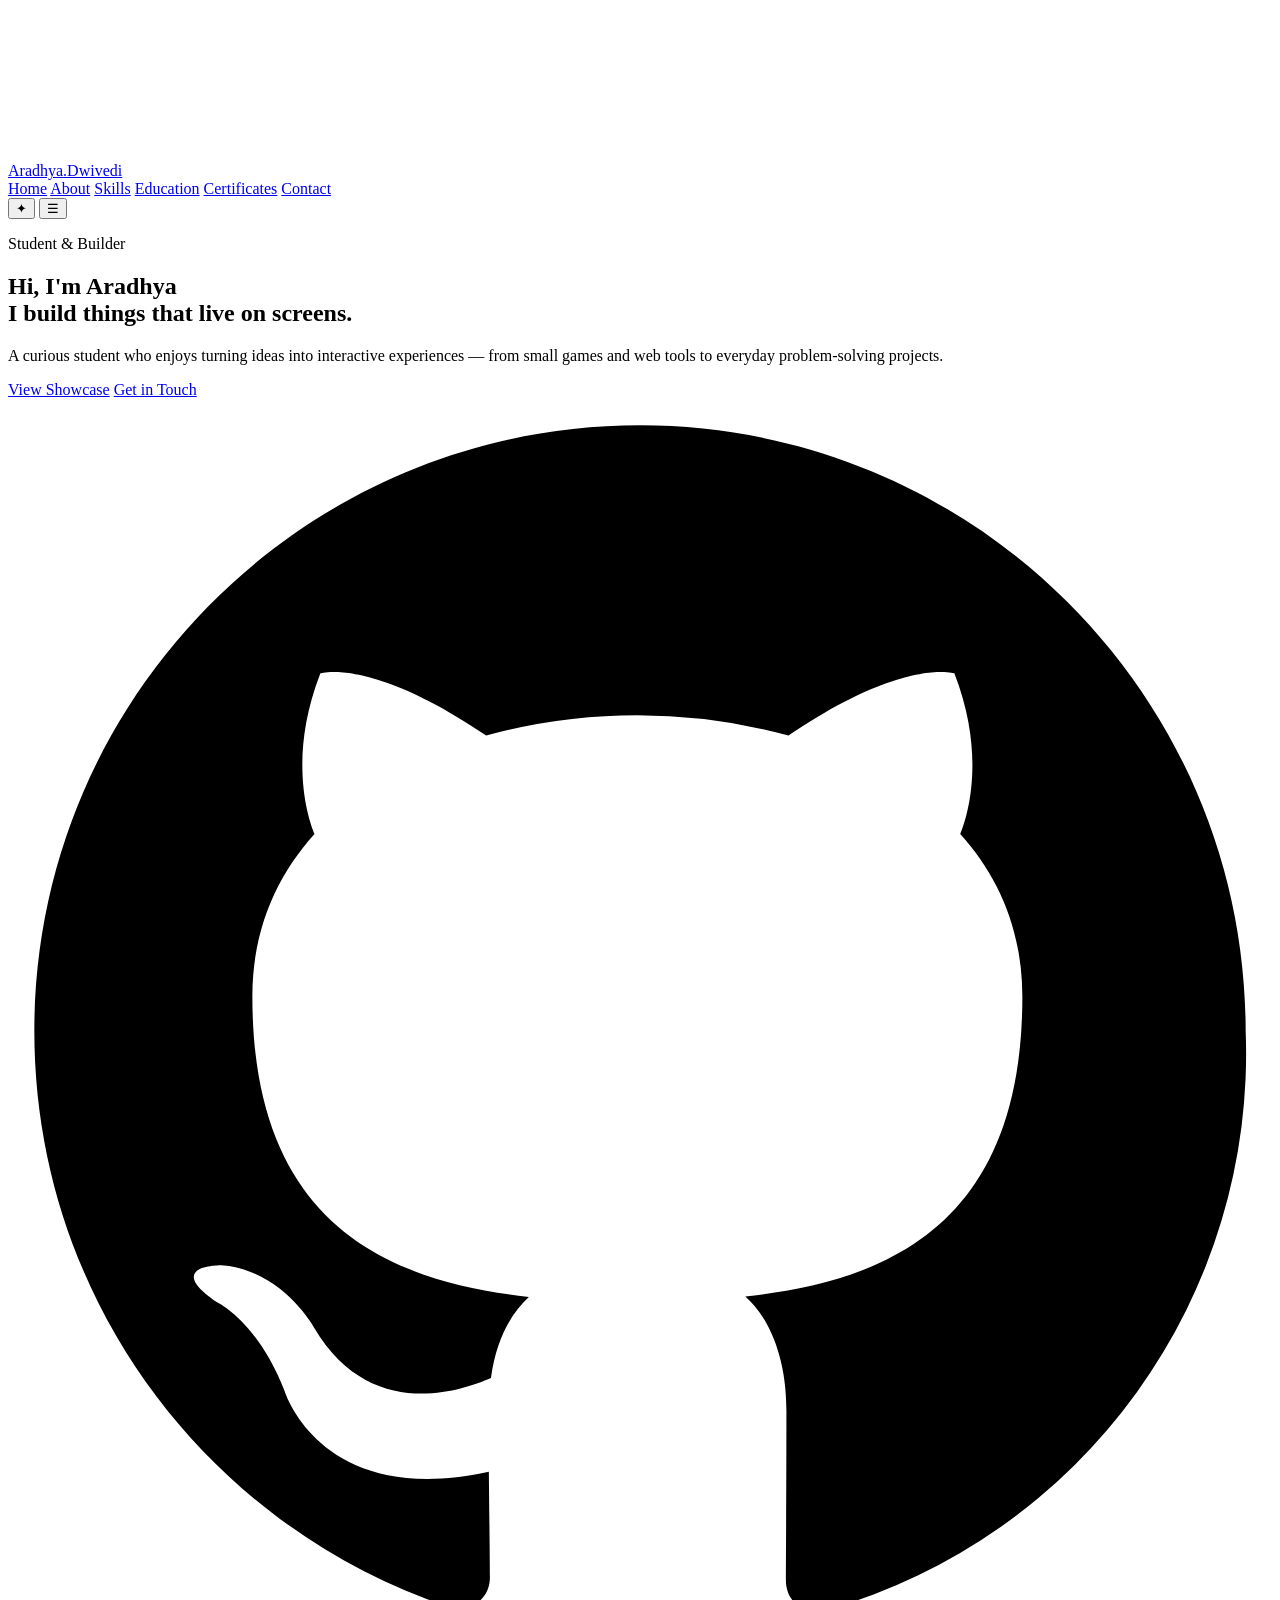
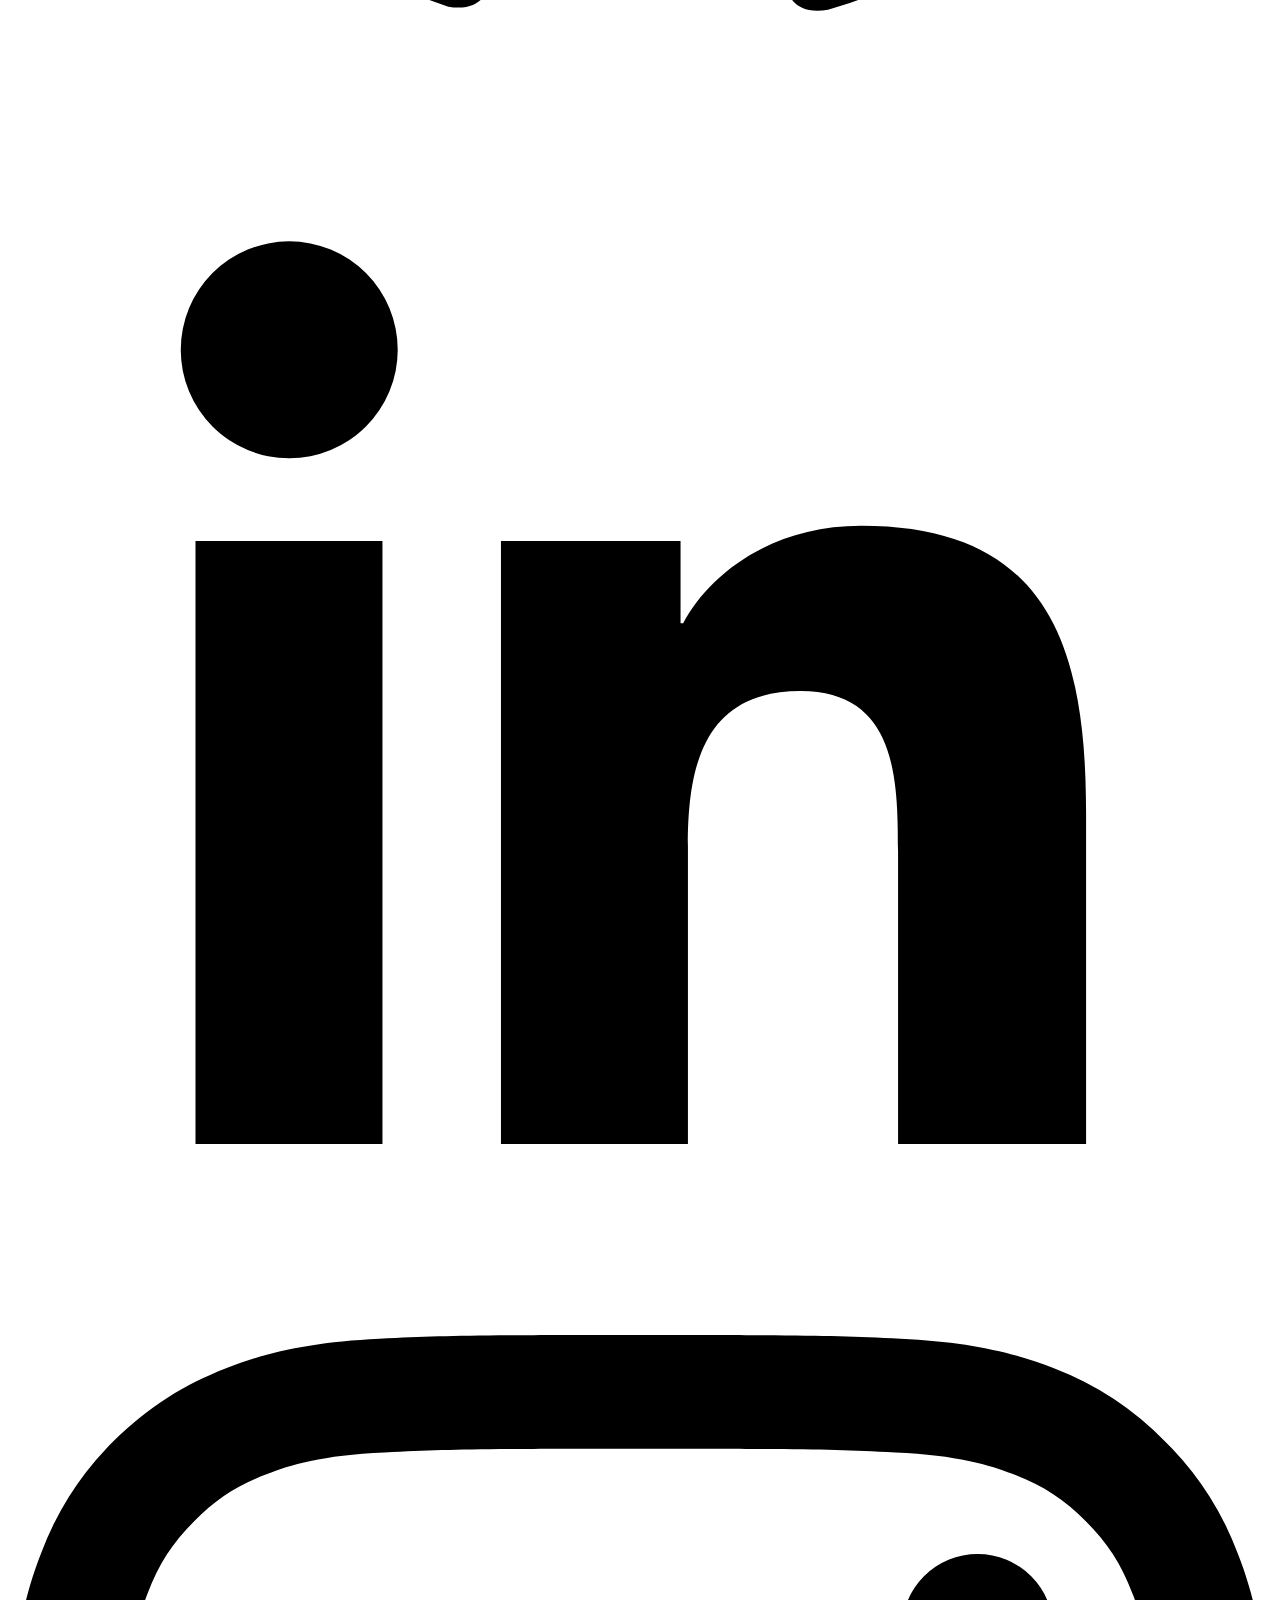
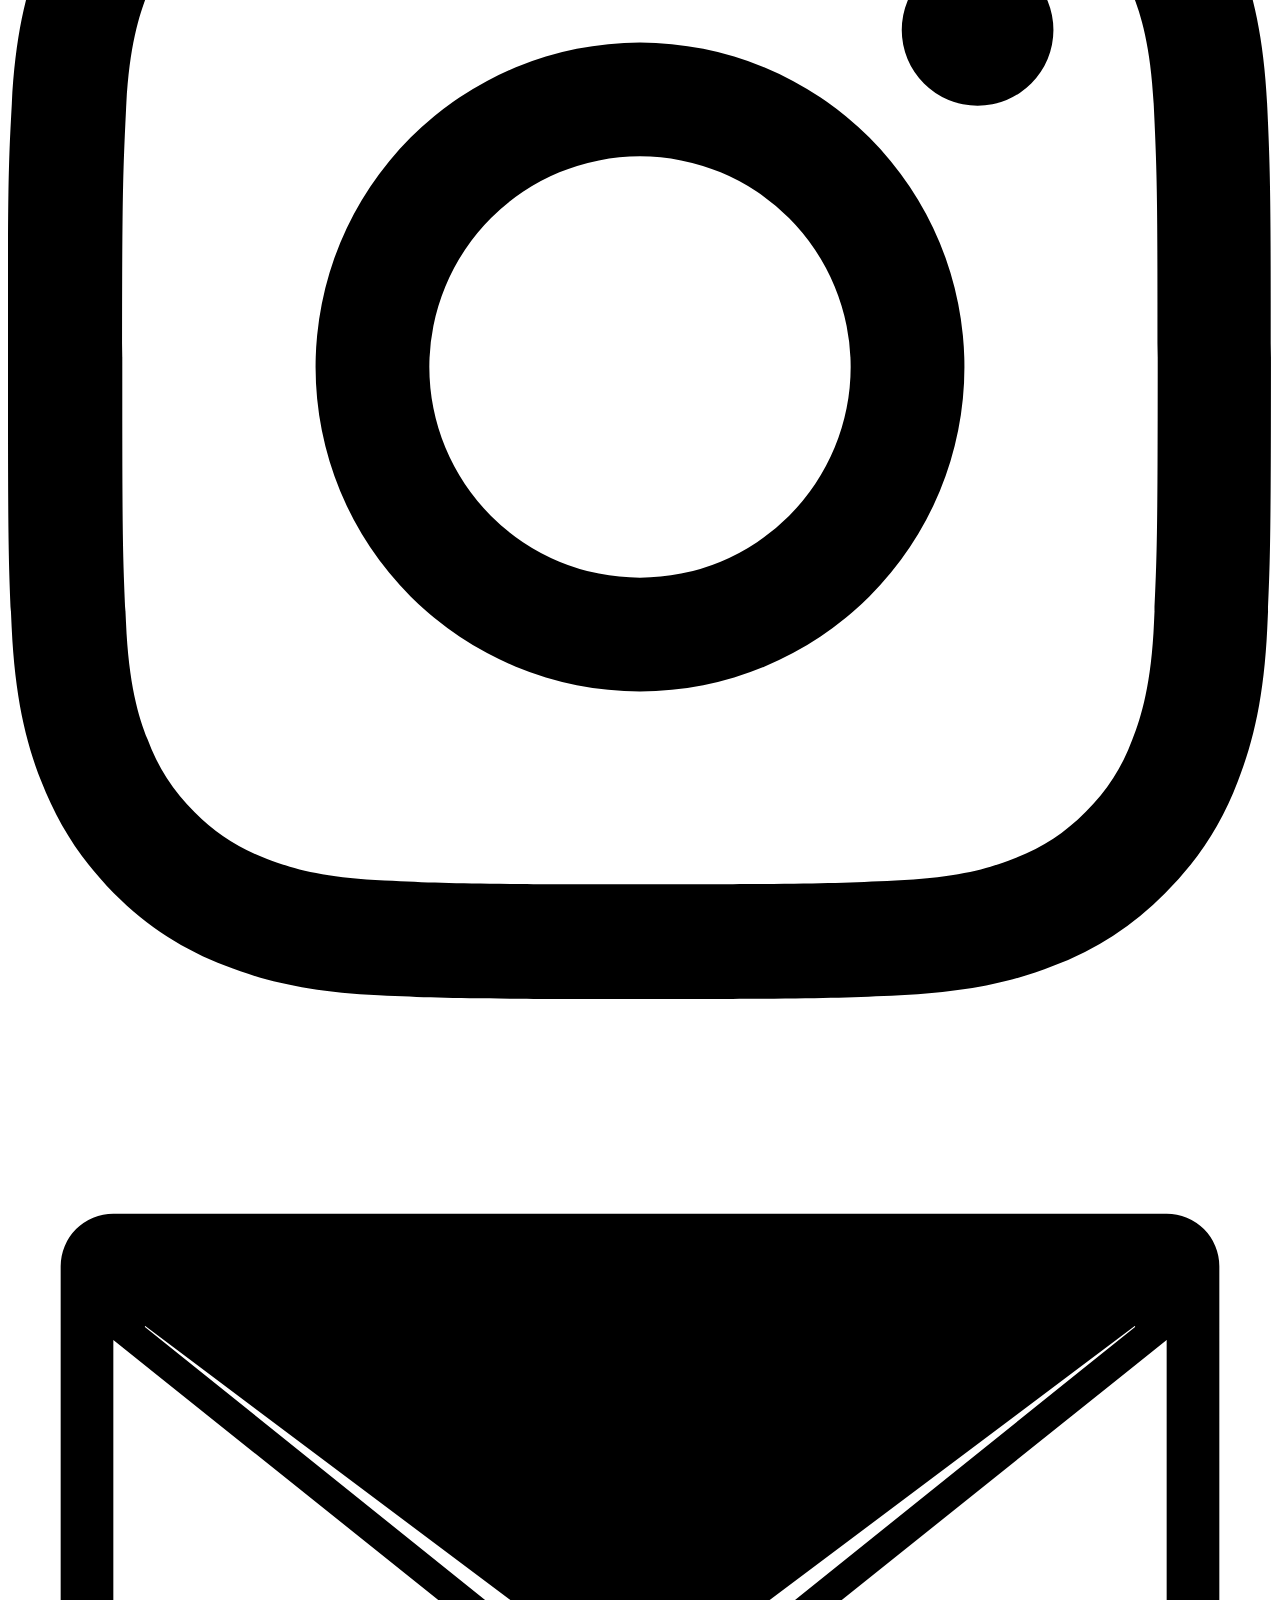
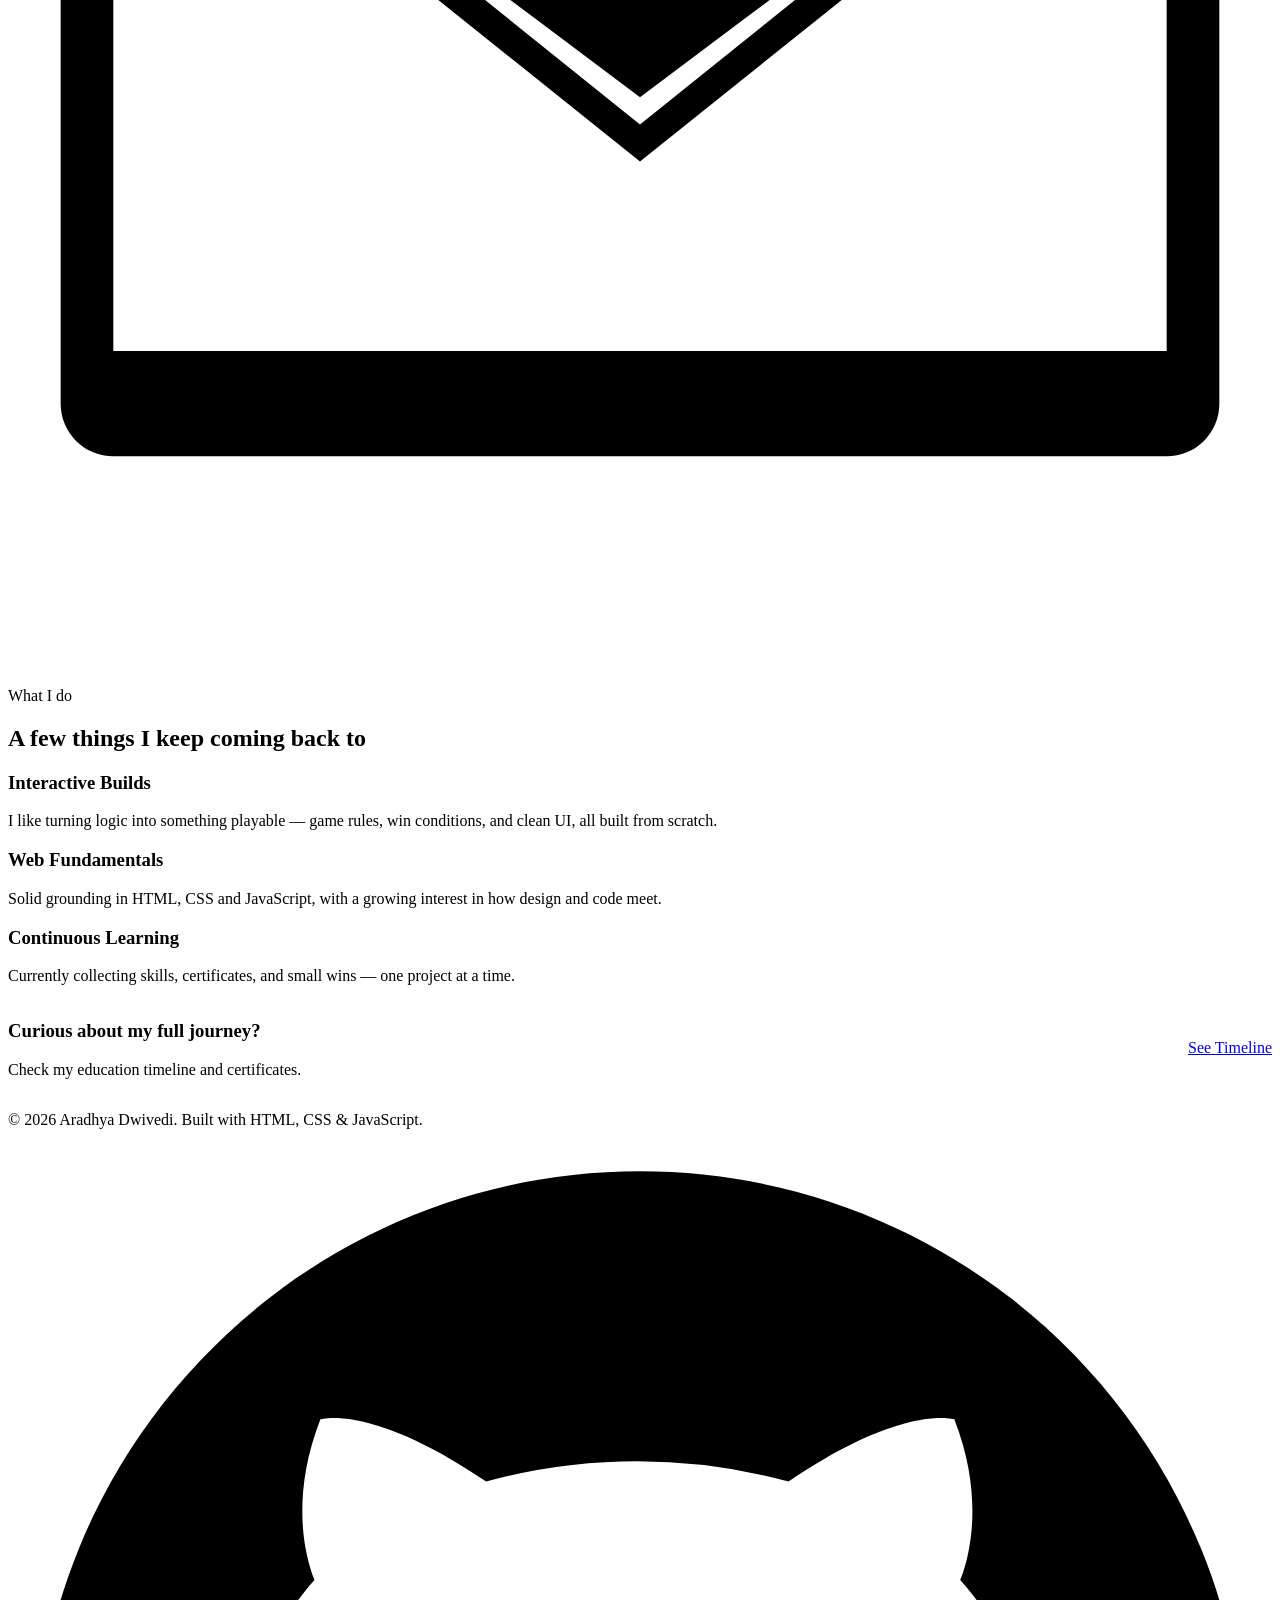
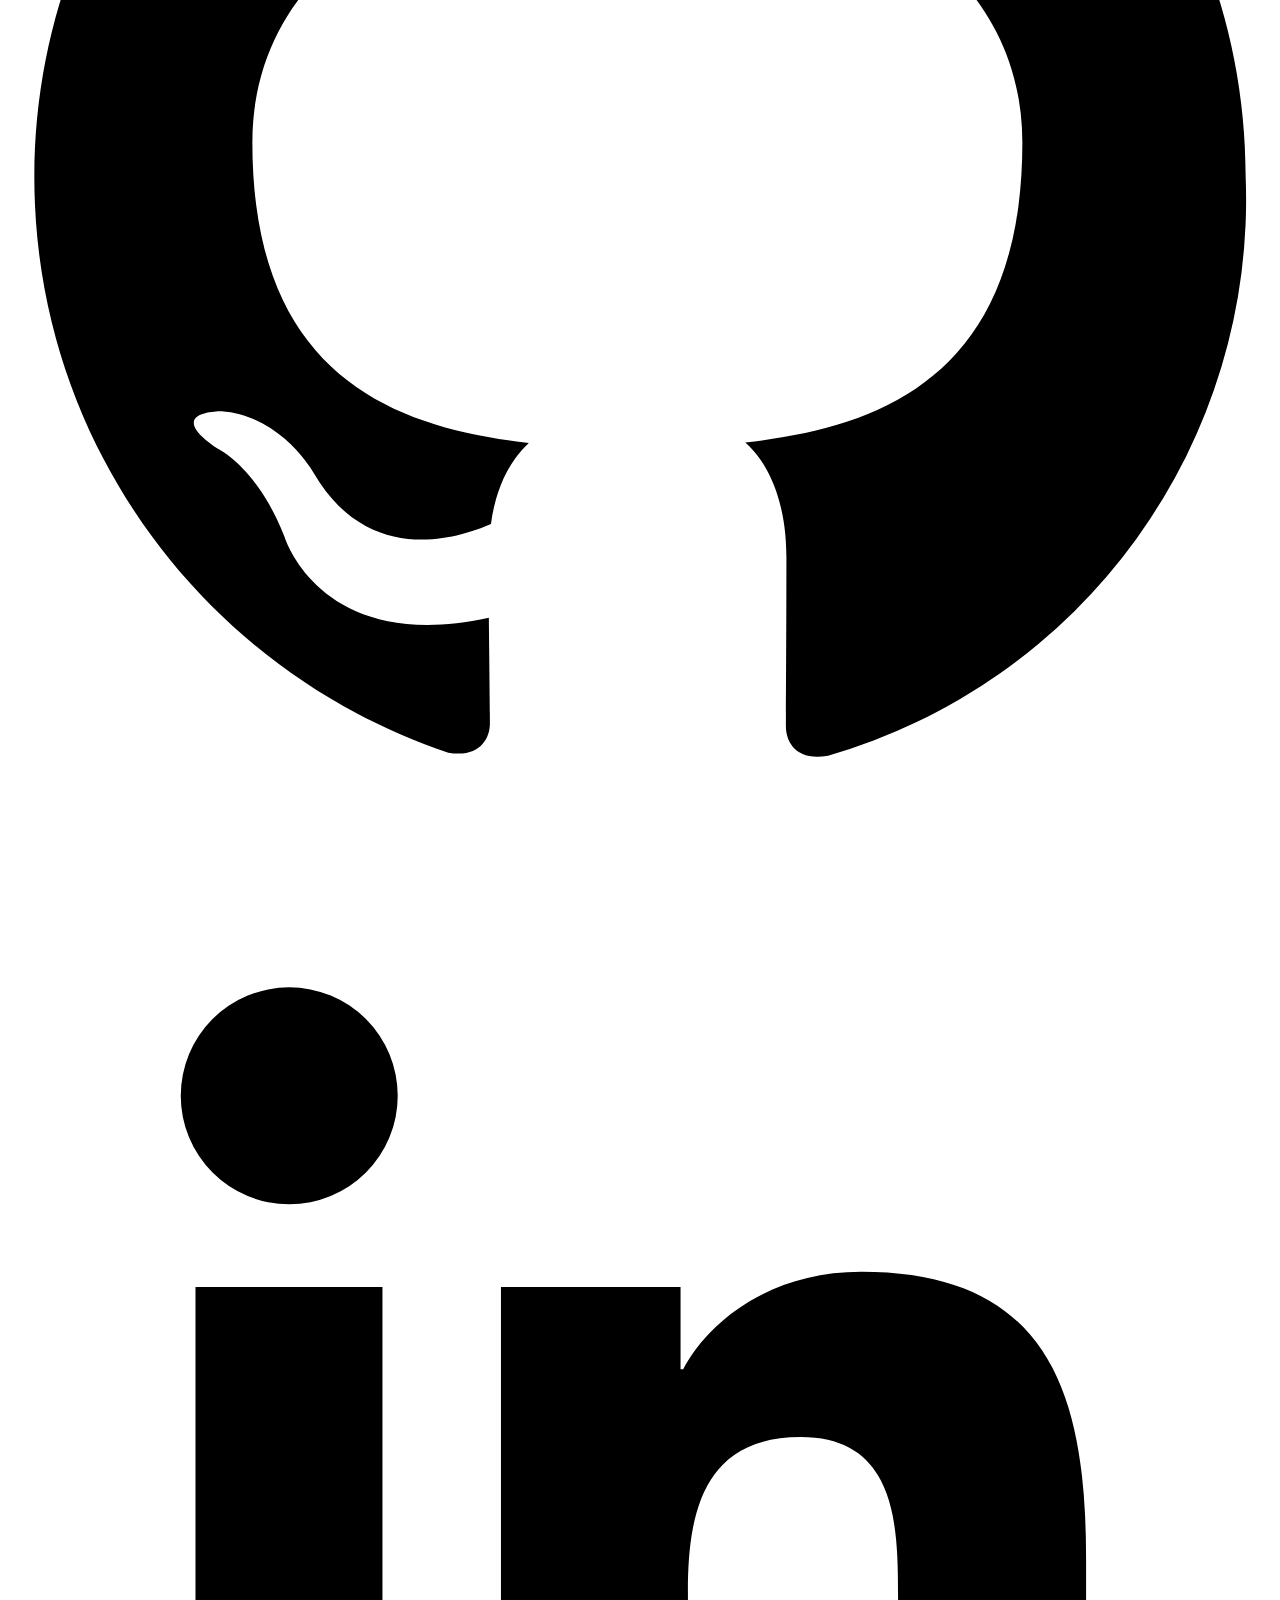
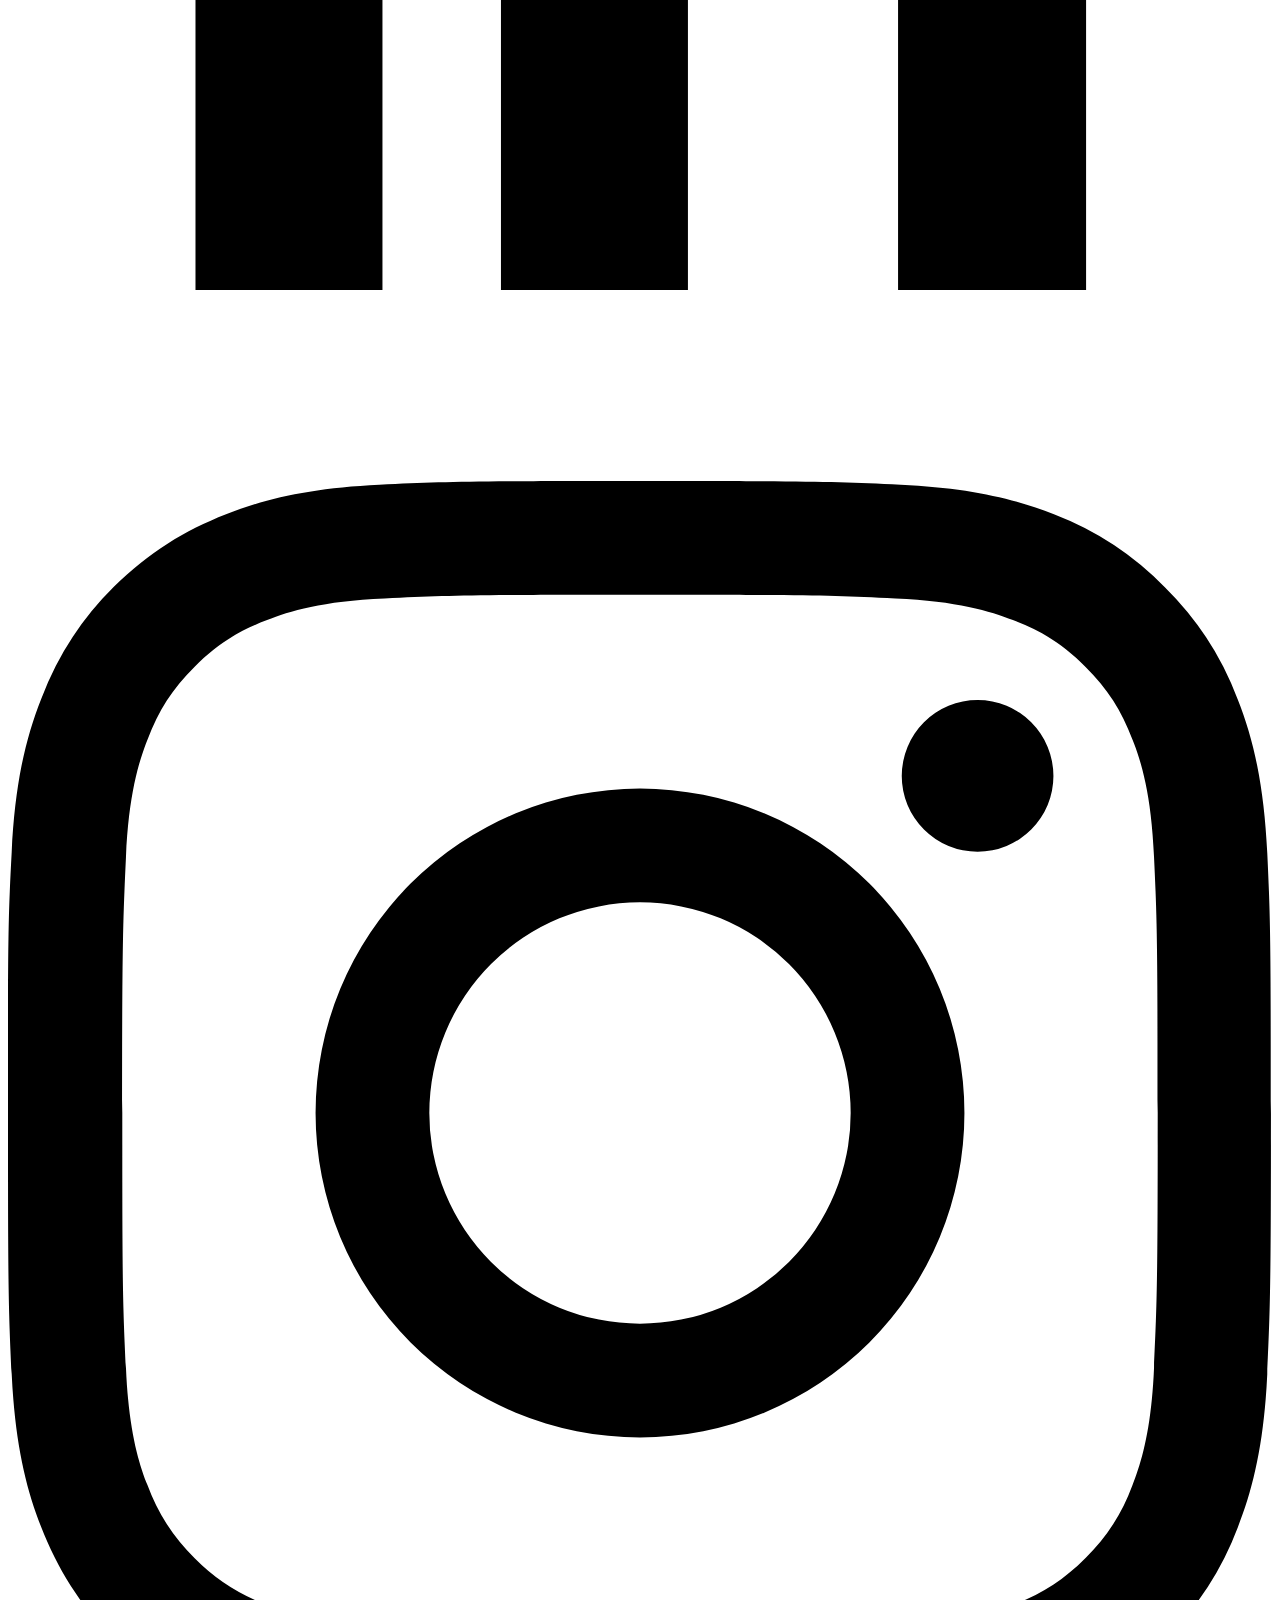
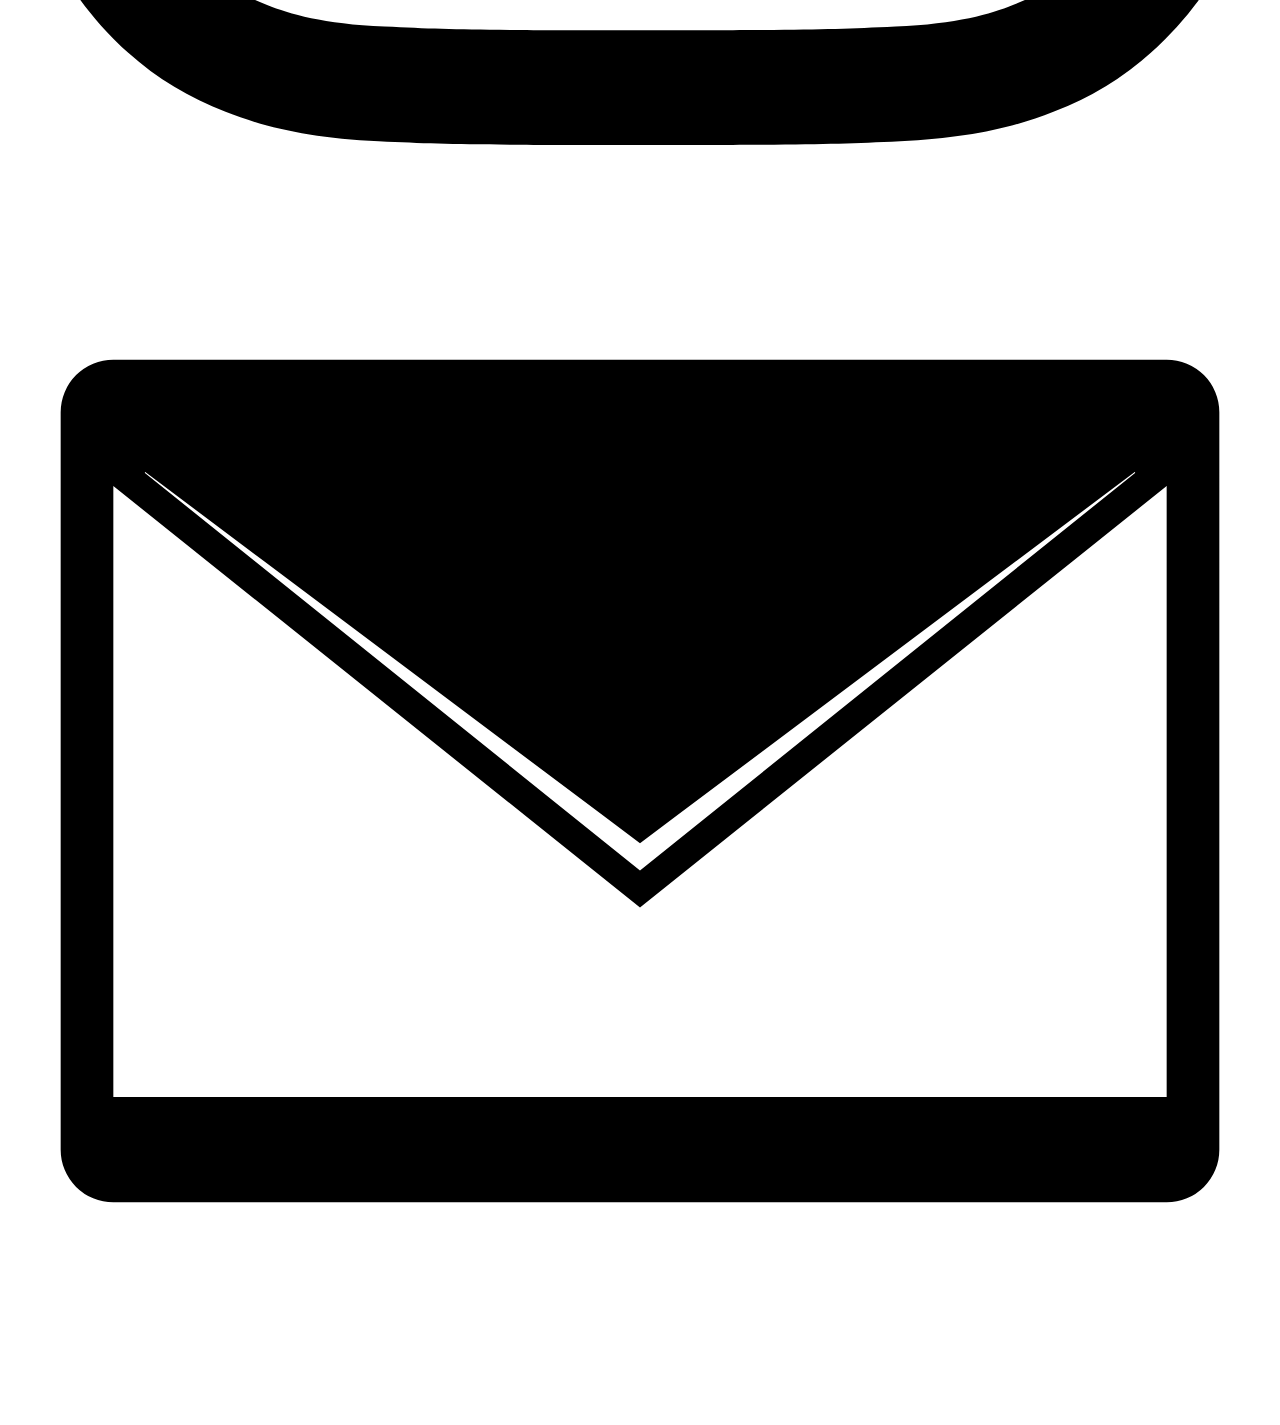
==== index.html @ 6645ed80 "Add files via upload" ====
<!DOCTYPE html>
<html lang="en" data-theme="dark">
<head>
<meta charset="UTF-8">
<meta name="viewport" content="width=device-width, initial-scale=1.0">
<title>Aradhya Dwivedi — Portfolio</title>
<meta name="description" content="Personal portfolio of Aradhya Dwivedi — student, builder, and creator of interactive projects.">
<link rel="preconnect" href="https://fonts.googleapis.com">
<link href="https://fonts.googleapis.com/css2?family=Space+Grotesk:wght@500;700&family=Manrope:wght@400;500;600;700&family=JetBrains+Mono:wght@400;500&display=swap" rel="stylesheet">
<link rel="stylesheet" href="css/style.css">
</head>
<body>

<div class="cosmic-bg"><canvas id="stars"></canvas></div>

<header class="navbar">
  <div class="container nav-inner">
    <a href="index.html" class="brand">Aradhya<span class="dot">.</span>Dwivedi</a>
    <nav class="nav-links">
      <a href="index.html">Home</a>
      <a href="about.html">About</a>
      <a href="skills.html">Skills</a>
      <a href="education.html">Education</a>
      <a href="certificates.html">Certificates</a>
      <a href="contact.html">Contact</a>
    </nav>
    <div class="nav-right">
      <button class="theme-toggle" role="switch" aria-checked="false" aria-label="Toggle light and dark theme">
        <span class="knob">✦</span>
      </button>
      <button class="nav-toggle" aria-label="Open menu">☰</button>
    </div>
  </div>
</header>

<main>
  <section class="hero">
    <div class="container hero-grid">
      <div>
        <p class="eyebrow">Student &amp; Builder</p>
        <h1>Hi, I'm <span class="grad">Aradhya</span><br>I build things that live on screens.</h1>
        <p class="hero-sub">A curious student who enjoys turning ideas into interactive experiences — from small games and web tools to everyday problem-solving projects.</p>
        <div class="hero-actions">
          <a href="certificates.html" class="btn btn-primary">View Showcase</a>
          <a href="contact.html" class="btn btn-ghost">Get in Touch</a>
        </div>
        <div class="social-row mt-2">
          <a class="social-btn" href="https://github.com/dwivediiaradhya" target="_blank" rel="noopener" aria-label="GitHub">
            <svg viewBox="0 0 24 24"><path d="M12 .5C5.65.5.5 5.65.5 12c0 5.09 3.29 9.4 7.86 10.93.58.1.79-.25.79-.56 0-.28-.01-1.02-.02-2-3.2.7-3.88-1.54-3.88-1.54-.52-1.33-1.28-1.68-1.28-1.68-1.04-.71.08-.7.08-.7 1.15.08 1.76 1.18 1.76 1.18 1.03 1.75 2.7 1.25 3.36.96.1-.75.4-1.25.72-1.54-2.56-.29-5.25-1.28-5.25-5.7 0-1.26.45-2.28 1.18-3.09-.12-.29-.51-1.46.11-3.05 0 0 .96-.31 3.15 1.18a10.9 10.9 0 0 1 5.74 0c2.19-1.49 3.15-1.18 3.15-1.18.62 1.59.23 2.76.11 3.05.73.81 1.18 1.83 1.18 3.09 0 4.43-2.69 5.41-5.26 5.69.41.36.78 1.08.78 2.17 0 1.57-.01 2.83-.01 3.22 0 .31.21.67.8.56A10.99 10.99 0 0 0 23.5 12c0-6.35-5.15-11.5-11.5-11.5Z"/></svg>
          </a>
          <a class="social-btn" href="https://linkedin.com/in/dwivediiaradhya" target="_blank" rel="noopener" aria-label="LinkedIn">
            <svg viewBox="0 0 24 24"><path d="M20.45 20.45h-3.55v-5.57c0-1.33-.02-3.03-1.85-3.03-1.85 0-2.14 1.44-2.14 2.94v5.66H9.36V9h3.41v1.56h.05c.48-.9 1.64-1.85 3.38-1.85 3.6 0 4.27 2.37 4.27 5.46v6.28ZM5.34 7.43a2.06 2.06 0 1 1 0-4.12 2.06 2.06 0 0 1 0 4.12ZM7.11 20.45H3.56V9h3.55v11.45Z"/></svg>
          </a>
          <a class="social-btn" href="https://instagram.com/dwivediiaradhya" target="_blank" rel="noopener" aria-label="Instagram">
            <svg viewBox="0 0 24 24"><path d="M12 2.16c3.2 0 3.58.01 4.85.07 1.17.05 1.8.24 2.23.41.56.21.96.47 1.38.89.42.42.68.82.89 1.38.17.42.36 1.05.41 2.23.06 1.27.07 1.64.07 4.85s-.01 3.58-.07 4.85c-.05 1.17-.24 1.8-.41 2.23-.21.56-.47.96-.89 1.38-.42.42-.82.68-1.38.89-.42.17-1.05.36-2.23.41-1.27.06-1.64.07-4.85.07s-3.58-.01-4.85-.07c-1.17-.05-1.8-.24-2.23-.41a3.72 3.72 0 0 1-1.38-.89 3.72 3.72 0 0 1-.89-1.38c-.17-.42-.36-1.05-.41-2.23-.06-1.27-.07-1.64-.07-4.85s.01-3.58.07-4.85c.05-1.17.24-1.8.41-2.23.21-.56.47-.96.89-1.38.42-.42.82-.68 1.38-.89.42-.17 1.05-.36 2.23-.41 1.27-.06 1.64-.07 4.85-.07ZM12 0C8.74 0 8.33.01 7.05.07c-1.28.06-2.15.26-2.91.56-.79.31-1.46.72-2.13 1.38A5.9 5.9 0 0 0 .63 4.14c-.3.76-.5 1.63-.56 2.91C0 8.33 0 8.74 0 12s.01 3.67.07 4.95c.06 1.28.26 2.15.56 2.91.31.79.72 1.46 1.38 2.13.66.66 1.33 1.07 2.12 1.38.76.3 1.63.5 2.91.56 1.28.06 1.69.07 4.95.07s3.67-.01 4.95-.07c1.28-.06 2.15-.26 2.91-.56a5.9 5.9 0 0 0 2.12-1.38 5.9 5.9 0 0 0 1.38-2.12c.3-.76.5-1.63.56-2.91.06-1.28.07-1.69.07-4.95s-.01-3.67-.07-4.95c-.06-1.28-.26-2.15-.56-2.91a5.9 5.9 0 0 0-1.38-2.13A5.9 5.9 0 0 0 19.86.63c-.76-.3-1.63-.5-2.91-.56C15.67.01 15.26 0 12 0Zm0 5.84A6.16 6.16 0 1 0 12 18.16 6.16 6.16 0 0 0 12 5.84Zm0 10.16a4 4 0 1 1 0-8 4 4 0 0 1 0 8Zm7.85-10.4a1.44 1.44 0 1 1-2.88 0 1.44 1.44 0 0 1 2.88 0Z"/></svg>
          </a>
          <a class="social-btn" href="mailto:dwivediiaradhya@gmail.com" aria-label="Gmail">
            <svg viewBox="0 0 24 24"><path d="M2 4h20a1 1 0 0 1 1 1v14a1 1 0 0 1-1 1H2a1 1 0 0 1-1-1V5a1 1 0 0 1 1-1Zm19.4 2.13-9.4 7.05-9.4-7.05v.02L12 13.7l9.4-7.55v-.02ZM2 6.4v11.6h20V6.4l-10 8-10-8Z"/></svg>
          </a>
        </div>
      </div>
      <div class="orbit-wrap" aria-hidden="true">
        <div class="orbit-ring r1"><span class="orbit-dot"></span></div>
        <div class="orbit-ring r2"></div>
        <div class="orbit-ring r3"></div>
        <div class="orbit-core"></div>
      </div>
    </div>
  </section>

  <section>
    <div class="container">
      <div class="section-title">
        <p class="eyebrow">What I do</p>
        <h2>A few things I keep coming back to</h2>
      </div>
      <div class="grid grid-3">
        <div class="card">
          <h3>Interactive Builds</h3>
          <p class="text-muted">I like turning logic into something playable — game rules, win conditions, and clean UI, all built from scratch.</p>
        </div>
        <div class="card">
          <h3>Web Fundamentals</h3>
          <p class="text-muted">Solid grounding in HTML, CSS and JavaScript, with a growing interest in how design and code meet.</p>
        </div>
        <div class="card">
          <h3>Continuous Learning</h3>
          <p class="text-muted">Currently collecting skills, certificates, and small wins — one project at a time.</p>
        </div>
      </div>
    </div>
  </section>

  <section>
    <div class="container">
      <div class="card" style="display:flex; justify-content:space-between; align-items:center; flex-wrap:wrap; gap:1.5rem;">
        <div>
          <h3 class="mb-0">Curious about my full journey?</h3>
          <p class="text-muted mb-0">Check my education timeline and certificates.</p>
        </div>
        <a href="education.html" class="btn btn-primary">See Timeline</a>
      </div>
    </div>
  </section>
</main>

<footer>
  <div class="container footer-inner">
    <p>© 2026 Aradhya Dwivedi. Built with HTML, CSS &amp; JavaScript.</p>
    <div class="social-row">
      <a class="social-btn" href="https://github.com/dwivediiaradhya" target="_blank" rel="noopener" aria-label="GitHub"><svg viewBox="0 0 24 24"><path d="M12 .5C5.65.5.5 5.65.5 12c0 5.09 3.29 9.4 7.86 10.93.58.1.79-.25.79-.56 0-.28-.01-1.02-.02-2-3.2.7-3.88-1.54-3.88-1.54-.52-1.33-1.28-1.68-1.28-1.68-1.04-.71.08-.7.08-.7 1.15.08 1.76 1.18 1.76 1.18 1.03 1.75 2.7 1.25 3.36.96.1-.75.4-1.25.72-1.54-2.56-.29-5.25-1.28-5.25-5.7 0-1.26.45-2.28 1.18-3.09-.12-.29-.51-1.46.11-3.05 0 0 .96-.31 3.15 1.18a10.9 10.9 0 0 1 5.74 0c2.19-1.49 3.15-1.18 3.15-1.18.62 1.59.23 2.76.11 3.05.73.81 1.18 1.83 1.18 3.09 0 4.43-2.69 5.41-5.26 5.69.41.36.78 1.08.78 2.17 0 1.57-.01 2.83-.01 3.22 0 .31.21.67.8.56A10.99 10.99 0 0 0 23.5 12c0-6.35-5.15-11.5-11.5-11.5Z"/></svg></a>
      <a class="social-btn" href="https://linkedin.com/in/dwivediiaradhya" target="_blank" rel="noopener" aria-label="LinkedIn"><svg viewBox="0 0 24 24"><path d="M20.45 20.45h-3.55v-5.57c0-1.33-.02-3.03-1.85-3.03-1.85 0-2.14 1.44-2.14 2.94v5.66H9.36V9h3.41v1.56h.05c.48-.9 1.64-1.85 3.38-1.85 3.6 0 4.27 2.37 4.27 5.46v6.28ZM5.34 7.43a2.06 2.06 0 1 1 0-4.12 2.06 2.06 0 0 1 0 4.12ZM7.11 20.45H3.56V9h3.55v11.45Z"/></svg></a>
      <a class="social-btn" href="https://instagram.com/dwivediiaradhya" target="_blank" rel="noopener" aria-label="Instagram"><svg viewBox="0 0 24 24"><path d="M12 2.16c3.2 0 3.58.01 4.85.07 1.17.05 1.8.24 2.23.41.56.21.96.47 1.38.89.42.42.68.82.89 1.38.17.42.36 1.05.41 2.23.06 1.27.07 1.64.07 4.85s-.01 3.58-.07 4.85c-.05 1.17-.24 1.8-.41 2.23-.21.56-.47.96-.89 1.38-.42.42-.82.68-1.38.89-.42.17-1.05.36-2.23.41-1.27.06-1.64.07-4.85.07s-3.58-.01-4.85-.07c-1.17-.05-1.8-.24-2.23-.41a3.72 3.72 0 0 1-1.38-.89 3.72 3.72 0 0 1-.89-1.38c-.17-.42-.36-1.05-.41-2.23-.06-1.27-.07-1.64-.07-4.85s.01-3.58.07-4.85c.05-1.17.24-1.8.41-2.23.21-.56.47-.96.89-1.38.42-.42.82-.68 1.38-.89.42-.17 1.05-.36 2.23-.41 1.27-.06 1.64-.07 4.85-.07ZM12 0C8.74 0 8.33.01 7.05.07c-1.28.06-2.15.26-2.91.56-.79.31-1.46.72-2.13 1.38A5.9 5.9 0 0 0 .63 4.14c-.3.76-.5 1.63-.56 2.91C0 8.33 0 8.74 0 12s.01 3.67.07 4.95c.06 1.28.26 2.15.56 2.91.31.79.72 1.46 1.38 2.13.66.66 1.33 1.07 2.12 1.38.76.3 1.63.5 2.91.56 1.28.06 1.69.07 4.95.07s3.67-.01 4.95-.07c1.28-.06 2.15-.26 2.91-.56a5.9 5.9 0 0 0 2.12-1.38 5.9 5.9 0 0 0 1.38-2.12c.3-.76.5-1.63.56-2.91.06-1.28.07-1.69.07-4.95s-.01-3.67-.07-4.95c-.06-1.28-.26-2.15-.56-2.91a5.9 5.9 0 0 0-1.38-2.13A5.9 5.9 0 0 0 19.86.63c-.76-.3-1.63-.5-2.91-.56C15.67.01 15.26 0 12 0Zm0 5.84A6.16 6.16 0 1 0 12 18.16 6.16 6.16 0 0 0 12 5.84Zm0 10.16a4 4 0 1 1 0-8 4 4 0 0 1 0 8Zm7.85-10.4a1.44 1.44 0 1 1-2.88 0 1.44 1.44 0 0 1 2.88 0Z"/></svg></a>
      <a class="social-btn" href="mailto:dwivediiaradhya@gmail.com" aria-label="Gmail"><svg viewBox="0 0 24 24"><path d="M2 4h20a1 1 0 0 1 1 1v14a1 1 0 0 1-1 1H2a1 1 0 0 1-1-1V5a1 1 0 0 1 1-1Zm19.4 2.13-9.4 7.05-9.4-7.05v.02L12 13.7l9.4-7.55v-.02ZM2 6.4v11.6h20V6.4l-10 8-10-8Z"/></svg></a>
    </div>
  </div>
</footer>

<script src="js/main.js"></script>
</body>
</html>
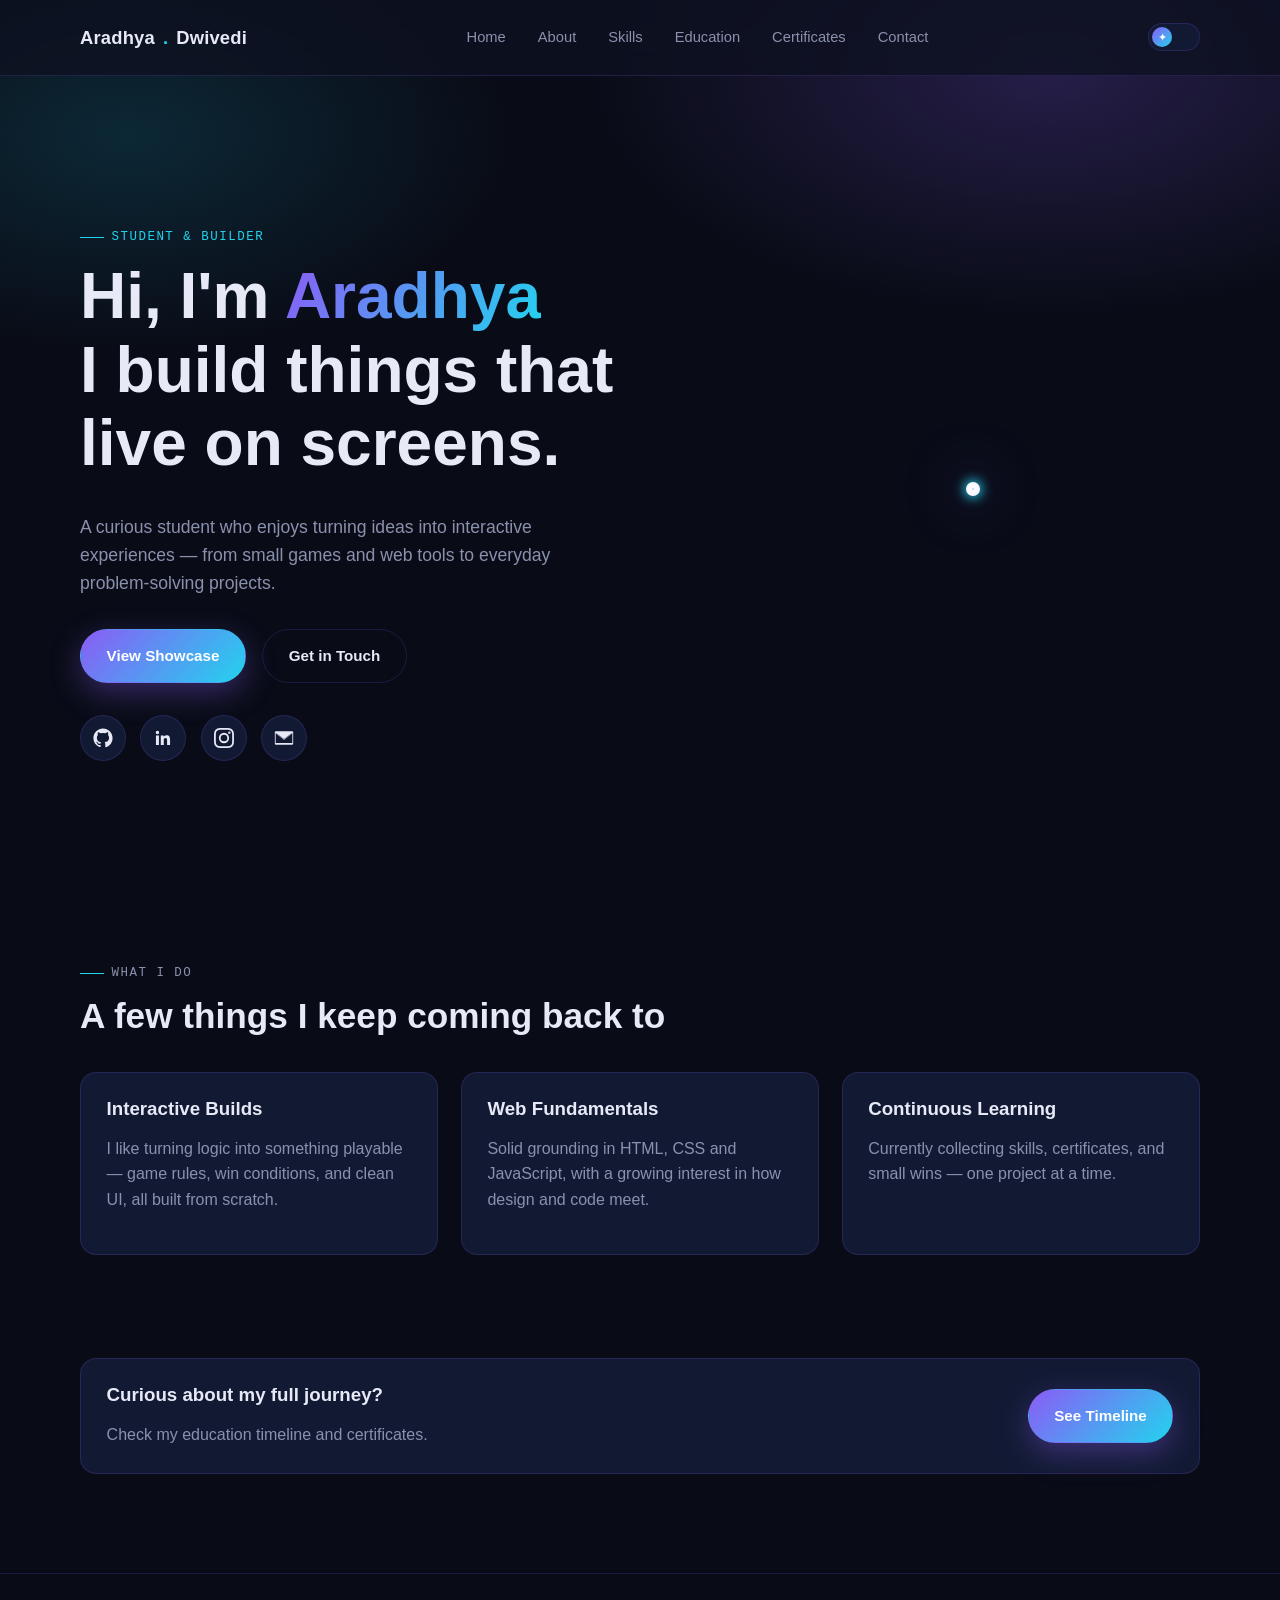
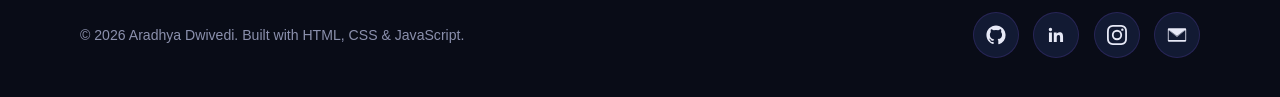
==== commit 5479f285: "Fix stylesheet link in index.html" ====
--- a/index.html
+++ b/index.html
@@ -7,7 +7,7 @@
 <meta name="description" content="Personal portfolio of Aradhya Dwivedi — student, builder, and creator of interactive projects.">
 <link rel="preconnect" href="https://fonts.googleapis.com">
 <link href="https://fonts.googleapis.com/css2?family=Space+Grotesk:wght@500;700&family=Manrope:wght@400;500;600;700&family=JetBrains+Mono:wght@400;500&display=swap" rel="stylesheet">
-<link rel="stylesheet" href="css/style.css">
+<link rel="stylesheet" href="style.css">
 </head>
 <body>
 
--- a/style.css
+++ b/style.css
@@ -0,0 +1,482 @@
+/* ============================================
+   AR. DWIVEDI — PORTFOLIO
+   Theme: Galaxy / Nebula, dark-first with light switch
+   ============================================ */
+
+:root{
+  --bg: #090c17;
+  --bg-alt: #0d1120;
+  --card: #121a33;
+  --card-border: rgba(139,92,246,0.18);
+  --text: #e7e9f7;
+  --text-muted: #8b90ad;
+  --accent: #8b5cf6;      /* nebula violet */
+  --accent-2: #22d3ee;    /* starlight cyan */
+  --accent-3: #f472b6;    /* comet pink, used sparingly */
+  --star: #ffffff;
+  --shadow: 0 20px 60px rgba(0,0,0,0.45);
+  --radius: 16px;
+  --font-display: 'Space Grotesk', sans-serif;
+  --font-body: 'Manrope', sans-serif;
+  --font-mono: 'JetBrains Mono', monospace;
+  --nav-h: 76px;
+  color-scheme: dark;
+}
+
+[data-theme="light"]{
+  --bg: #f4f5fb;
+  --bg-alt: #ffffff;
+  --card: #ffffff;
+  --card-border: rgba(109,40,217,0.14);
+  --text: #14162a;
+  --text-muted: #5c6079;
+  --accent: #7c3aed;
+  --accent-2: #0891b2;
+  --accent-3: #db2777;
+  --star: #7c3aed;
+  --shadow: 0 20px 50px rgba(76,60,140,0.12);
+  color-scheme: light;
+}
+
+*,*::before,*::after{ box-sizing: border-box; }
+html{ scroll-behavior: smooth; }
+
+body{
+  margin:0;
+  background: var(--bg);
+  color: var(--text);
+  font-family: var(--font-body);
+  line-height: 1.6;
+  transition: background .4s ease, color .4s ease;
+  overflow-x: hidden;
+}
+
+a{ color: inherit; text-decoration: none; }
+img{ max-width:100%; display:block; }
+ul{ list-style:none; margin:0; padding:0; }
+
+::selection{ background: var(--accent); color: #fff; }
+
+h1,h2,h3,h4{
+  font-family: var(--font-display);
+  font-weight: 700;
+  line-height: 1.15;
+  margin: 0 0 .5em;
+}
+
+.eyebrow{
+  font-family: var(--font-mono);
+  font-size: .78rem;
+  letter-spacing: .12em;
+  text-transform: uppercase;
+  color: var(--accent-2);
+  display:flex;
+  align-items:center;
+  gap:.6em;
+}
+.eyebrow::before{
+  content:"";
+  width: 24px; height: 1px;
+  background: var(--accent-2);
+  display:inline-block;
+}
+
+.container{
+  width: min(1120px, 92%);
+  margin: 0 auto;
+}
+
+/* focus visibility */
+a:focus-visible, button:focus-visible, input:focus-visible, textarea:focus-visible{
+  outline: 2px solid var(--accent-2);
+  outline-offset: 3px;
+  border-radius: 4px;
+}
+
+/* ---------- Starfield canvas (signature element) ---------- */
+.cosmic-bg{
+  position: fixed;
+  inset: 0;
+  z-index: -1;
+  background:
+    radial-gradient(60% 45% at 82% 8%, rgba(139,92,246,0.22), transparent 60%),
+    radial-gradient(50% 40% at 10% 15%, rgba(34,211,238,0.14), transparent 60%),
+    var(--bg);
+  transition: background .4s ease;
+}
+#stars{ position:absolute; inset:0; width:100%; height:100%; opacity:.9; }
+[data-theme="light"] #stars{ opacity:.35; }
+
+@media (prefers-reduced-motion: reduce){
+  html{ scroll-behavior:auto; }
+  #stars{ display:none; }
+}
+
+/* ---------- Navbar ---------- */
+.navbar{
+  position: sticky;
+  top:0;
+  z-index: 100;
+  height: var(--nav-h);
+  display:flex;
+  align-items:center;
+  background: color-mix(in srgb, var(--bg-alt) 78%, transparent);
+  backdrop-filter: blur(14px);
+  border-bottom: 1px solid var(--card-border);
+}
+.nav-inner{
+  display:flex;
+  align-items:center;
+  justify-content:space-between;
+  gap: 1.5rem;
+}
+.brand{
+  font-family: var(--font-display);
+  font-weight:700;
+  font-size:1.15rem;
+  display:flex;
+  align-items:center;
+  gap:.5rem;
+  letter-spacing:.01em;
+}
+.brand .dot{ color: var(--accent-2); }
+
+.nav-links{
+  display:flex;
+  align-items:center;
+  gap: 2rem;
+}
+.nav-links a{
+  font-size:.92rem;
+  color: var(--text-muted);
+  position:relative;
+  padding: 6px 0;
+  transition: color .2s ease;
+}
+.nav-links a:hover, .nav-links a.active{ color: var(--text); }
+.nav-links a.active::after{
+  content:"";
+  position:absolute;
+  left:0; right:0; bottom:-2px;
+  height:2px;
+  background: linear-gradient(90deg, var(--accent), var(--accent-2));
+  border-radius: 2px;
+}
+
+.nav-right{ display:flex; align-items:center; gap:1rem; }
+
+/* theme toggle switch */
+.theme-toggle{
+  width: 52px; height: 28px;
+  border-radius: 999px;
+  border: 1px solid var(--card-border);
+  background: var(--card);
+  position: relative;
+  cursor:pointer;
+  padding: 3px;
+  flex-shrink:0;
+}
+.theme-toggle .knob{
+  width: 20px; height: 20px;
+  border-radius: 50%;
+  background: linear-gradient(135deg, var(--accent), var(--accent-2));
+  transform: translateX(0);
+  transition: transform .3s ease;
+  display:flex; align-items:center; justify-content:center;
+  font-size:11px;
+}
+[data-theme="light"] .theme-toggle .knob{ transform: translateX(24px); }
+
+.nav-toggle{
+  display:none;
+  background:none; border:none; color:var(--text);
+  font-size: 1.4rem;
+  cursor:pointer;
+}
+
+@media (max-width: 860px){
+  .nav-links{
+    position:fixed;
+    top: var(--nav-h);
+    left:0; right:0;
+    flex-direction:column;
+    align-items:flex-start;
+    gap: 0;
+    background: var(--bg-alt);
+    border-bottom: 1px solid var(--card-border);
+    padding: .5rem 6%;
+    transform: translateY(-130%);
+    transition: transform .3s ease;
+  }
+  .nav-links.open{ transform: translateY(0); }
+  .nav-links a{ width:100%; padding: 14px 0; border-bottom: 1px solid var(--card-border); }
+  .nav-toggle{ display:block; }
+}
+
+/* ---------- Page header band ---------- */
+.page-head{
+  padding: 4.5rem 0 3rem;
+  text-align:left;
+}
+.page-head h1{ font-size: clamp(2rem, 5vw, 3rem); }
+.page-head p{ color: var(--text-muted); max-width: 60ch; font-size:1.05rem; }
+
+/* ---------- Buttons ---------- */
+.btn{
+  display:inline-flex;
+  align-items:center;
+  gap:.5rem;
+  padding: .85rem 1.6rem;
+  border-radius: 999px;
+  font-family: var(--font-body);
+  font-weight:600;
+  font-size:.95rem;
+  cursor:pointer;
+  border:1px solid transparent;
+  transition: transform .2s ease, box-shadow .2s ease, background .2s ease;
+}
+.btn-primary{
+  background: linear-gradient(135deg, var(--accent), var(--accent-2));
+  color:#fff;
+  box-shadow: 0 10px 30px rgba(139,92,246,.35);
+}
+.btn-primary:hover{ transform: translateY(-2px); }
+.btn-ghost{
+  background: transparent;
+  border-color: var(--card-border);
+  color: var(--text);
+}
+.btn-ghost:hover{ border-color: var(--accent-2); color: var(--accent-2); }
+
+/* ---------- Cards ---------- */
+.card{
+  background: var(--card);
+  border: 1px solid var(--card-border);
+  border-radius: var(--radius);
+  padding: 1.6rem;
+  transition: transform .25s ease, border-color .25s ease, box-shadow .25s ease;
+}
+.card:hover{
+  transform: translateY(-4px);
+  border-color: var(--accent);
+  box-shadow: var(--shadow);
+}
+
+.grid{ display:grid; gap: 1.4rem; }
+.grid-2{ grid-template-columns: repeat(2, 1fr); }
+.grid-3{ grid-template-columns: repeat(3, 1fr); }
+.grid-4{ grid-template-columns: repeat(4, 1fr); }
+@media (max-width: 900px){ .grid-3, .grid-4{ grid-template-columns: repeat(2,1fr); } }
+@media (max-width: 600px){ .grid-2, .grid-3, .grid-4{ grid-template-columns: 1fr; } }
+
+section{ padding: 3.2rem 0; }
+
+/* ---------- Hero (home) ---------- */
+.hero{
+  min-height: calc(100vh - var(--nav-h));
+  display:flex;
+  align-items:center;
+  padding: 3rem 0;
+}
+.hero-grid{
+  display:grid;
+  grid-template-columns: 1.15fr .85fr;
+  gap: 3rem;
+  align-items:center;
+}
+@media (max-width: 860px){ .hero-grid{ grid-template-columns: 1fr; } }
+
+.hero h1{
+  font-size: clamp(2.4rem, 6vw, 4rem);
+  margin-top:.5rem;
+}
+.hero h1 .grad{
+  background: linear-gradient(120deg, var(--accent), var(--accent-2));
+  -webkit-background-clip: text;
+  background-clip: text;
+  color: transparent;
+}
+.hero-sub{ color: var(--text-muted); font-size:1.1rem; max-width: 52ch; margin-bottom: 2rem; }
+.hero-actions{ display:flex; gap:1rem; flex-wrap:wrap; }
+
+.orbit-wrap{
+  position:relative;
+  aspect-ratio: 1/1;
+  max-width: 380px;
+  margin: 0 auto;
+}
+.orbit-ring{
+  position:absolute;
+  border: 1px dashed var(--card-border);
+  border-radius:50%;
+  inset: 0;
+  animation: spin 40s linear infinite;
+}
+.orbit-ring.r2{ inset: 14%; animation-duration: 28s; animation-direction: reverse; }
+.orbit-ring.r3{ inset: 30%; animation-duration: 20s; }
+.orbit-core{
+  position:absolute; inset: 38%;
+  border-radius:50%;
+  background: radial-gradient(circle at 35% 30%, var(--accent-2), var(--accent) 60%, transparent 100%);
+  box-shadow: 0 0 60px 10px rgba(139,92,246,.45);
+}
+.orbit-dot{
+  position:absolute;
+  width:14px; height:14px; border-radius:50%;
+  background: var(--star);
+  top:-7px; left:calc(50% - 7px);
+  box-shadow: 0 0 12px 2px var(--accent-2);
+}
+@keyframes spin{ to{ transform: rotate(360deg); } }
+@media (prefers-reduced-motion: reduce){ .orbit-ring{ animation:none; } }
+
+/* ---------- Social dock ---------- */
+.social-row{ display:flex; gap: .9rem; flex-wrap:wrap; }
+.social-btn{
+  width: 46px; height:46px;
+  border-radius: 50%;
+  display:flex; align-items:center; justify-content:center;
+  background: var(--card);
+  border: 1px solid var(--card-border);
+  transition: transform .2s ease, border-color .2s ease, background .2s ease;
+}
+.social-btn svg{ width:20px; height:20px; fill: var(--text); }
+.social-btn:hover{ transform: translateY(-3px); border-color: var(--accent-2); }
+.social-btn:hover svg{ fill: var(--accent-2); }
+
+/* ---------- Section title ---------- */
+.section-title{ margin-bottom: 2.2rem; }
+.section-title h2{ font-size: clamp(1.6rem, 3vw, 2.2rem); }
+.section-title p{ color: var(--text-muted); max-width: 60ch; }
+
+/* ---------- Skills page ---------- */
+.skill-card .skill-top{ display:flex; justify-content:space-between; align-items:baseline; margin-bottom:.6rem; }
+.skill-card .skill-top span:last-child{ font-family: var(--font-mono); color: var(--accent-2); font-size:.85rem; }
+.bar{
+  height: 8px;
+  border-radius: 999px;
+  background: var(--bg-alt);
+  overflow:hidden;
+  border: 1px solid var(--card-border);
+}
+.bar-fill{
+  height:100%;
+  border-radius: 999px;
+  background: linear-gradient(90deg, var(--accent), var(--accent-2));
+  width: 0%;
+  transition: width 1.2s cubic-bezier(.2,.8,.2,1);
+}
+.tag-row{ display:flex; flex-wrap:wrap; gap:.6rem; margin-top:1rem; }
+.tag{
+  font-family: var(--font-mono);
+  font-size:.78rem;
+  padding: .4rem .8rem;
+  border-radius: 999px;
+  border: 1px solid var(--card-border);
+  color: var(--text-muted);
+}
+
+/* ---------- Timeline (education) ---------- */
+.timeline{ position:relative; margin-left: 12px; }
+.timeline::before{
+  content:"";
+  position:absolute;
+  left:0; top:6px; bottom:6px;
+  width:2px;
+  background: linear-gradient(var(--accent), var(--accent-2));
+}
+.timeline-item{ position:relative; padding: 0 0 2.4rem 2.4rem; }
+.timeline-item:last-child{ padding-bottom:0; }
+.timeline-item::before{
+  content:"";
+  position:absolute;
+  left:-5px; top:4px;
+  width:12px; height:12px;
+  border-radius:50%;
+  background: var(--bg);
+  border: 2px solid var(--accent-2);
+}
+.timeline-item .year{
+  font-family: var(--font-mono);
+  color: var(--accent-2);
+  font-size:.82rem;
+  letter-spacing:.05em;
+}
+.timeline-item h3{ margin: .3rem 0 .3rem; font-size:1.2rem; }
+.timeline-item p{ color: var(--text-muted); margin:0; }
+
+/* ---------- Certificates ---------- */
+.cert-card{ display:flex; flex-direction:column; gap: .8rem; }
+.cert-badge{
+  width:52px; height:52px;
+  border-radius: 14px;
+  display:flex; align-items:center; justify-content:center;
+  background: linear-gradient(135deg, rgba(139,92,246,.18), rgba(34,211,238,.18));
+  color: var(--accent-2);
+  font-size: 1.4rem;
+}
+.cert-card h3{ font-size: 1.05rem; margin-bottom:.15rem; }
+.cert-meta{ font-family: var(--font-mono); font-size:.78rem; color: var(--text-muted); }
+
+.filter-row{ display:flex; gap:.6rem; flex-wrap:wrap; margin-bottom: 2rem; }
+.filter-btn{
+  font-family: var(--font-mono);
+  font-size:.8rem;
+  padding: .5rem 1rem;
+  border-radius: 999px;
+  border: 1px solid var(--card-border);
+  background: transparent;
+  color: var(--text-muted);
+  cursor:pointer;
+}
+.filter-btn.active, .filter-btn:hover{ color: var(--text); border-color: var(--accent-2); }
+
+/* ---------- Contact ---------- */
+.contact-grid{ display:grid; grid-template-columns: 1fr 1fr; gap: 2.5rem; }
+@media (max-width: 860px){ .contact-grid{ grid-template-columns: 1fr; } }
+.field{ margin-bottom: 1.2rem; }
+.field label{ display:block; font-size:.85rem; color: var(--text-muted); margin-bottom:.4rem; font-family: var(--font-mono); }
+.field input, .field textarea{
+  width:100%;
+  padding: .85rem 1rem;
+  border-radius: 10px;
+  border: 1px solid var(--card-border);
+  background: var(--bg-alt);
+  color: var(--text);
+  font-family: var(--font-body);
+  font-size:.95rem;
+  resize: vertical;
+}
+.contact-info .card{ margin-bottom: 1.2rem; }
+.contact-info .row{ display:flex; align-items:center; gap:.9rem; }
+.contact-info .row + .row{ margin-top:1rem; }
+
+/* ---------- About ---------- */
+.about-grid{ display:grid; grid-template-columns: .8fr 1.2fr; gap: 3rem; align-items:start; }
+@media (max-width: 860px){ .about-grid{ grid-template-columns: 1fr; } }
+.avatar-orb{
+  width: 100%;
+  aspect-ratio: 1/1;
+  max-width: 300px;
+  border-radius: 28px;
+  background: radial-gradient(circle at 30% 25%, var(--accent-2), var(--accent) 55%, #0d1120 100%);
+  position:relative;
+  box-shadow: var(--shadow);
+}
+.fact-list{ display:grid; grid-template-columns: 1fr 1fr; gap: .9rem; margin-top: 1.6rem; }
+.fact{ background: var(--card); border:1px solid var(--card-border); border-radius: 12px; padding: .9rem 1rem; }
+.fact .k{ font-family: var(--font-mono); font-size:.72rem; color: var(--accent-2); text-transform:uppercase; letter-spacing:.06em; }
+.fact .v{ font-weight:600; margin-top:.2rem; }
+
+/* ---------- Footer ---------- */
+footer{
+  border-top: 1px solid var(--card-border);
+  padding: 2.4rem 0;
+  margin-top: 3rem;
+}
+.footer-inner{ display:flex; justify-content:space-between; align-items:center; flex-wrap:wrap; gap:1.2rem; }
+.footer-inner p{ color: var(--text-muted); font-size:.88rem; margin:0; }
+
+/* utility */
+.mt-2{ margin-top:2rem; } .mb-0{ margin-bottom:0; }
+.text-muted{ color: var(--text-muted); }
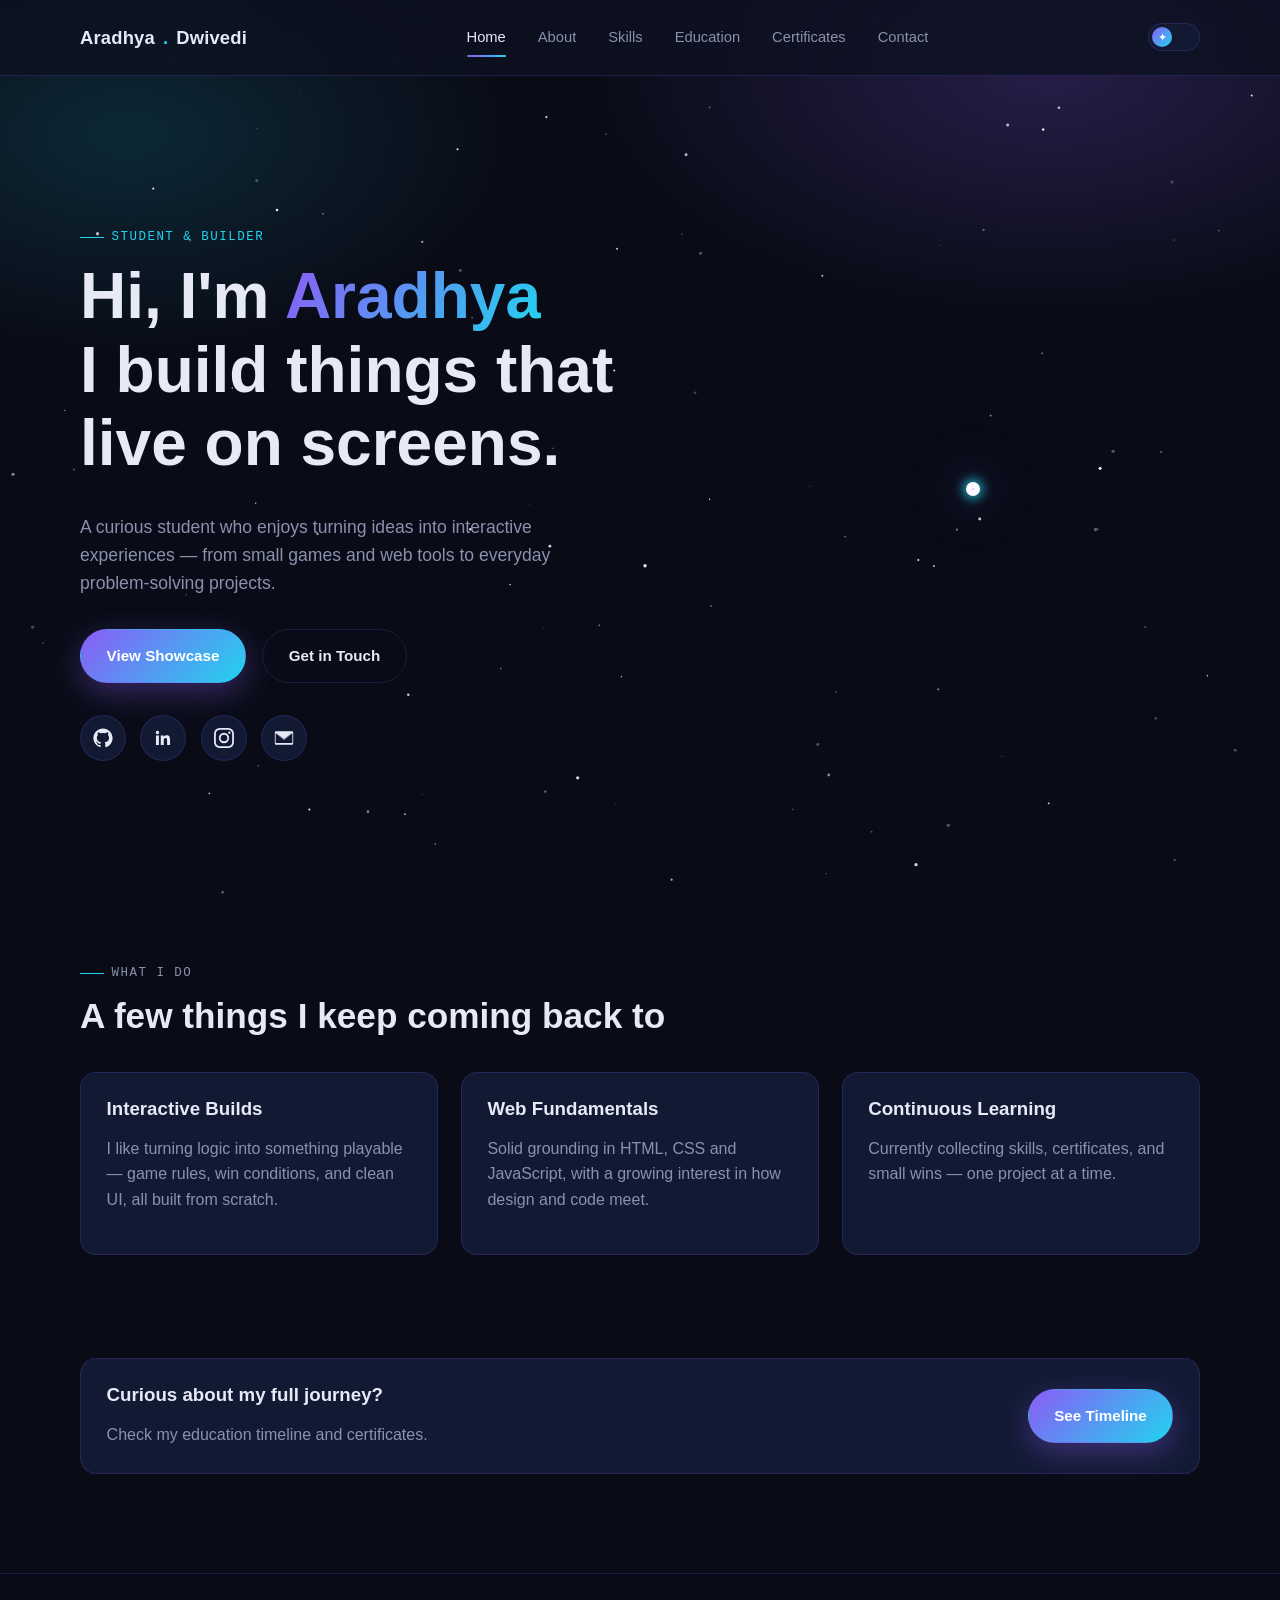
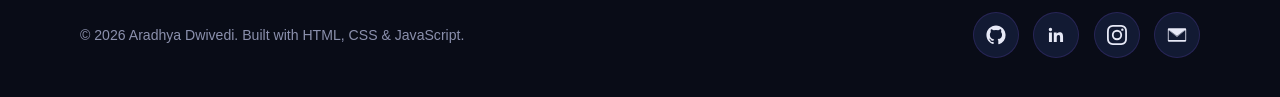
==== commit 8db4eaec: "Fix script source path in index.html" ====
--- a/index.html
+++ b/index.html
@@ -116,6 +116,6 @@
   </div>
 </footer>
 
-<script src="js/main.js"></script>
+<script src="main.js"></script>
 </body>
 </html>
